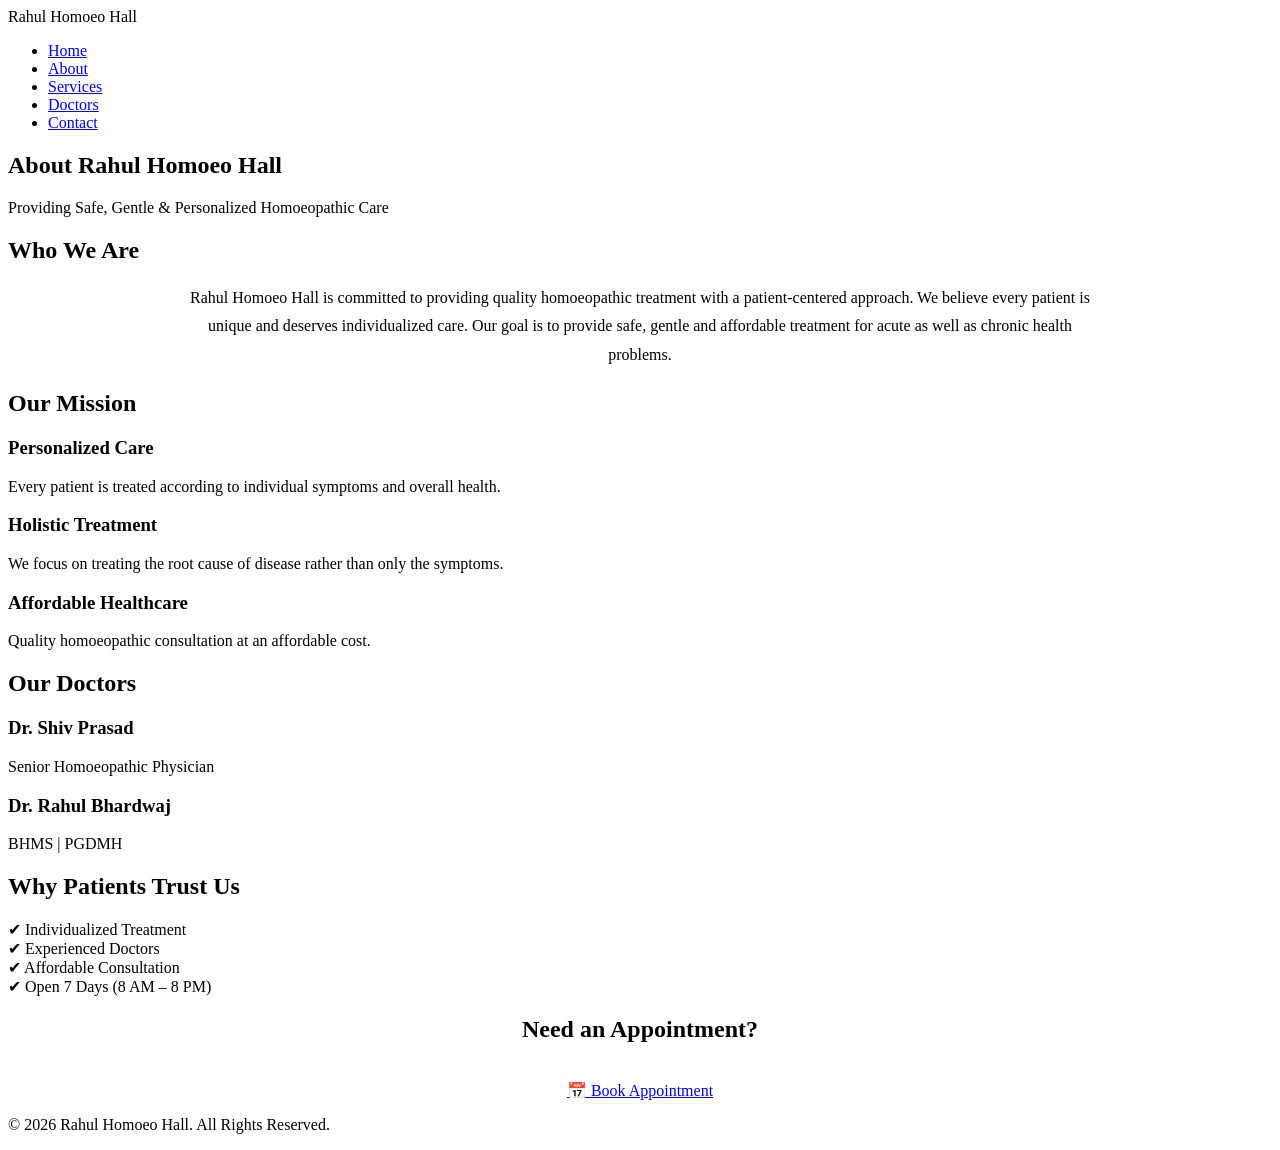
==== about.html @ 6047d5ef "Add files via upload" ====
<!DOCTYPE html>
<html lang="en">

<head>

<meta charset="UTF-8">
<meta name="viewport" content="width=device-width, initial-scale=1.0">

<title>About Us | Rahul Homoeo Hall</title>

<link rel="stylesheet" href="css/style.css">

</head>

<body>

<!-- Header -->

<header>

<div class="logo">
Rahul Homoeo Hall
</div>

<nav>

<ul>

<li><a href="index.html">Home</a></li>
<li><a href="about.html">About</a></li>
<li><a href="services.html">Services</a></li>
<li><a href="doctors.html">Doctors</a></li>
<li><a href="contact.html">Contact</a></li>

</ul>

</nav>

</header>

<!-- About Banner -->

<section class="hero">

<h1>About Rahul Homoeo Hall</h1>

<p>
Providing Safe, Gentle & Personalized Homoeopathic Care
</p>

</section>

<!-- About Clinic -->

<section>

<div class="section-title">

<h2>Who We Are</h2>

</div>

<p style="max-width:900px;margin:auto;text-align:center;line-height:1.8;">

Rahul Homoeo Hall is committed to providing quality homoeopathic treatment with a patient-centered approach. We believe every patient is unique and deserves individualized care. Our goal is to provide safe, gentle and affordable treatment for acute as well as chronic health problems.

</p>

</section>

<!-- Mission -->

<section>

<div class="section-title">

<h2>Our Mission</h2>

</div>

<div class="why-grid">

<div class="why-card">

<h3>Personalized Care</h3>

<p>
Every patient is treated according to individual symptoms and overall health.
</p>

</div>

<div class="why-card">

<h3>Holistic Treatment</h3>

<p>
We focus on treating the root cause of disease rather than only the symptoms.
</p>

</div>

<div class="why-card">

<h3>Affordable Healthcare</h3>

<p>
Quality homoeopathic consultation at an affordable cost.
</p>

</div>

</div>

</section>

<!-- Doctors -->

<section>

<div class="section-title">

<h2>Our Doctors</h2>

</div>

<div class="doctor-grid">

<div class="doctor-box">

<h3>Dr. Shiv Prasad</h3>

<p>
Senior Homoeopathic Physician
</p>

</div>

<div class="doctor-box">

<h3>Dr. Rahul Bhardwaj</h3>

<p>
BHMS | PGDMH
</p>

</div>

</div>

</section>

<!-- Why Patients Trust Us -->

<section>

<div class="section-title">

<h2>Why Patients Trust Us</h2>

</div>

<div class="service-grid">

<div class="service-card">
✔ Individualized Treatment
</div>

<div class="service-card">
✔ Experienced Doctors
</div>

<div class="service-card">
✔ Affordable Consultation
</div>

<div class="service-card">
✔ Open 7 Days (8 AM – 8 PM)
</div>

</div>

</section>

<!-- Appointment -->

<section style="text-align:center;">

<h2>Need an Appointment?</h2>

<br>

<a href="appointment.html" class="btn-green">

📅 Book Appointment

</a>

</section>

<!-- Footer -->

<footer>

<p>

© 2026 Rahul Homoeo Hall. All Rights Reserved.

</p>

</footer>

</body>

</html>
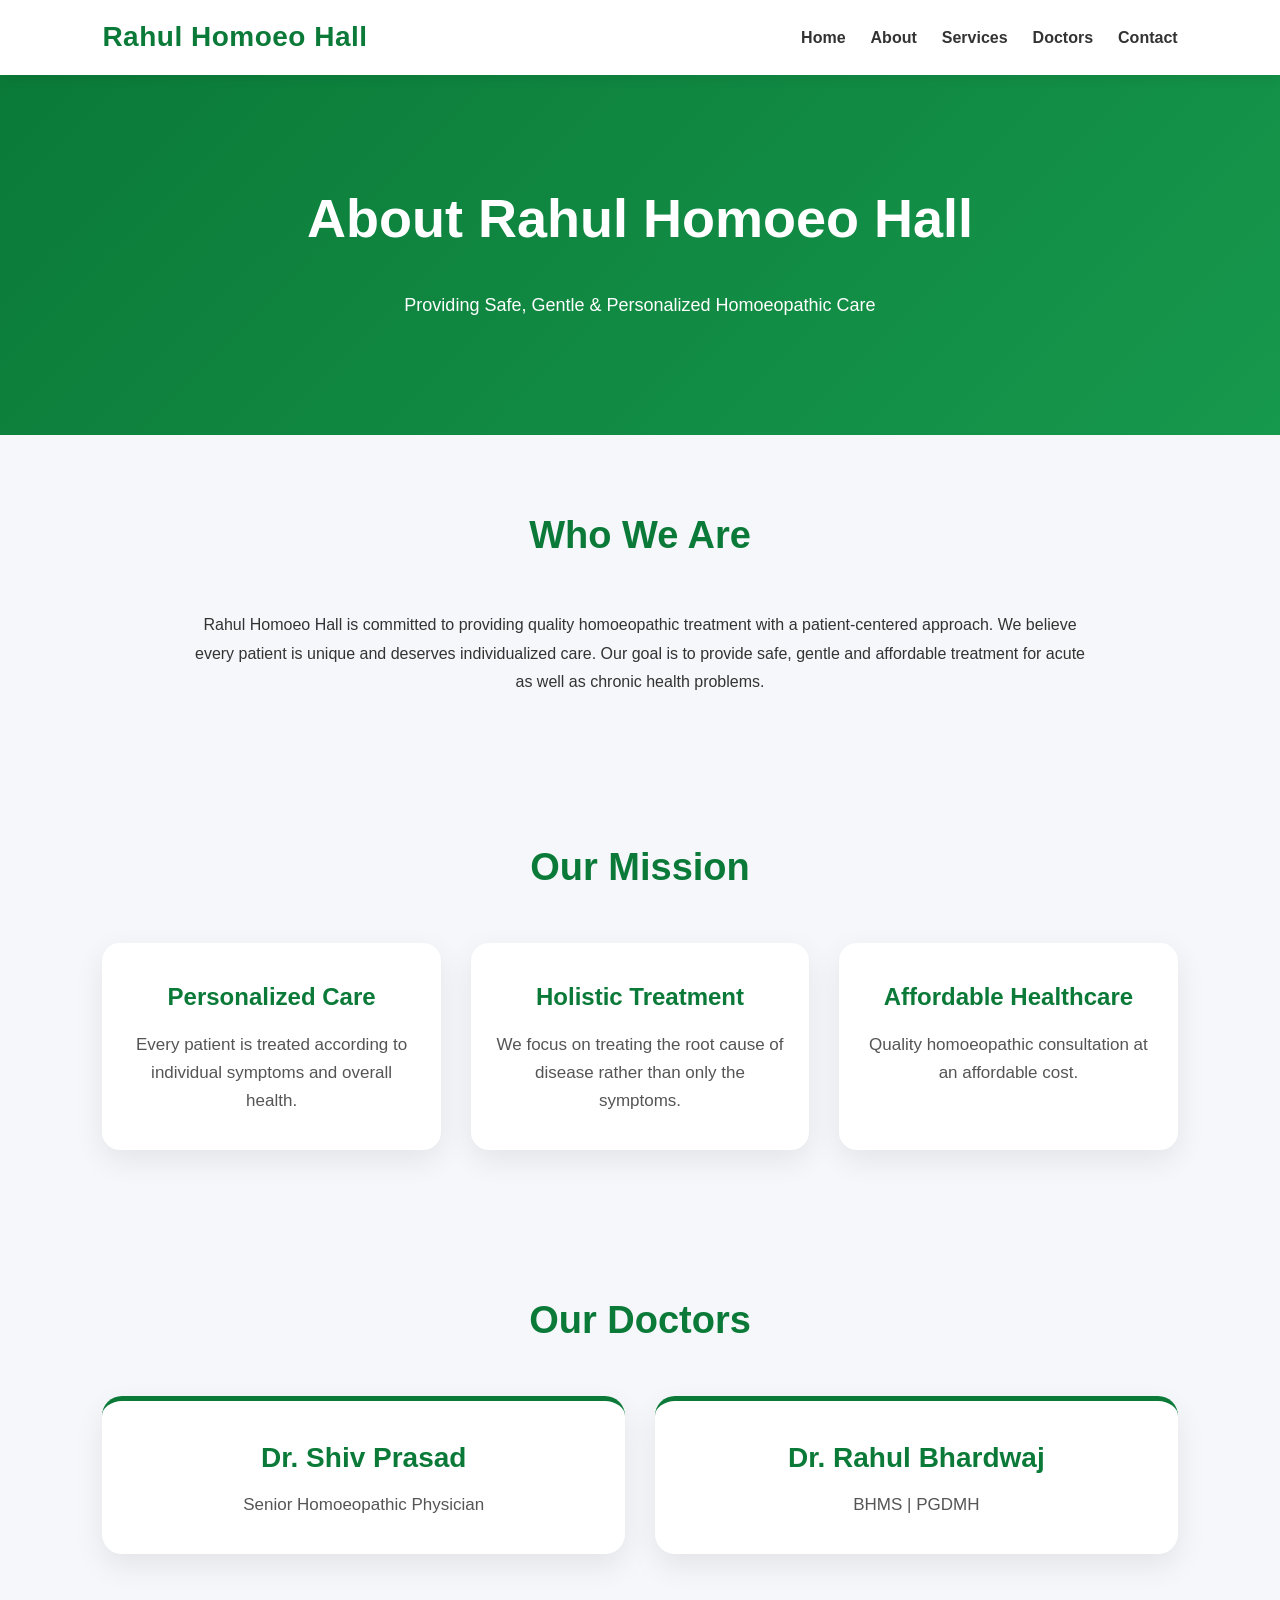
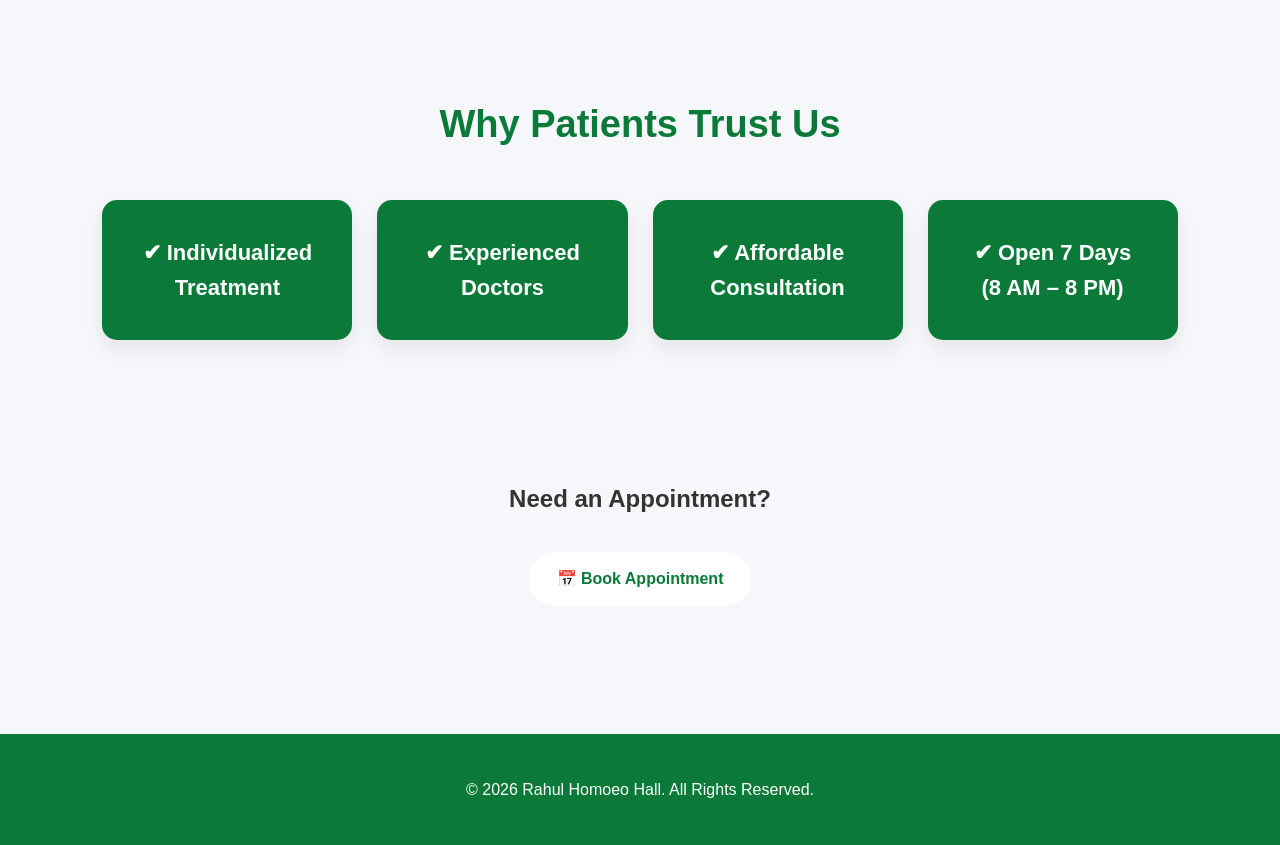
==== commit 96b0f7e0: "Update about.html" ====
--- a/about.html
+++ b/about.html
@@ -8,7 +8,7 @@
 
 <title>About Us | Rahul Homoeo Hall</title>
 
-<link rel="stylesheet" href="css/style.css">
+<link rel="stylesheet" href="style.css">
 
 </head>
 
@@ -212,4 +212,4 @@
 
 </body>
 
-</html>+</html>
--- a/style.css
+++ b/style.css
@@ -0,0 +1,1030 @@
+/* ===========================
+   Rahul Homoeo Hall
+   Professional CSS - Part 1
+=========================== */
+
+*{
+margin:0;
+padding:0;
+box-sizing:border-box;
+scroll-behavior:smooth;
+}
+
+body{
+font-family:'Open Sans',sans-serif;
+h1,h2,h3,h4,h5,h6,.logo{
+
+font-family:'Poppins',sans-serif;
+
+}
+background:#f5f7fa;
+color:#333;
+line-height:1.6;
+}
+
+a{
+text-decoration:none;
+}
+
+img{
+max-width:100%;
+}
+
+/* ================= HEADER ================= */
+
+header{
+
+position:sticky;
+top:0;
+z-index:999;
+
+background:#ffffff;
+
+display:flex;
+justify-content:space-between;
+align-items:center;
+
+padding:15px 8%;
+
+box-shadow:0 3px 12px rgba(0,0,0,.08);
+
+}
+
+.logo{
+
+font-size:28px;
+
+font-weight:bold;
+
+color:#0B7A38;
+
+letter-spacing:.5px;
+
+}
+
+/* Navigation */
+
+nav ul{
+
+display:flex;
+
+list-style:none;
+
+gap:25px;
+
+}
+
+nav ul li a{
+
+color:#333;
+
+font-weight:600;
+
+transition:.3s;
+
+}
+
+nav ul li a:hover{
+
+color:#0B7A38;
+
+}
+
+/* ================= HERO ================= */
+
+.hero{
+
+background:linear-gradient(135deg,#0B7A38,#16984d);
+
+padding:90px 8%;
+
+text-align:center;
+
+color:white;
+
+}
+
+.hero h1{
+
+font-size:48px;
+
+margin-bottom:15px;
+
+}
+
+.hero h2{
+
+font-size:28px;
+
+font-weight:normal;
+
+margin-bottom:20px;
+
+}
+
+.hero p{
+
+font-size:18px;
+
+margin-bottom:15px;
+
+}
+
+/* Buttons */
+
+.hero-buttons{
+
+margin-top:35px;
+
+}
+
+.btn-green{
+
+display:inline-block;
+
+background:white;
+
+color:#0B7A38;
+
+padding:14px 28px;
+
+border-radius:30px;
+
+font-weight:bold;
+
+margin:8px;
+
+transition:.3s;
+
+}
+
+.btn-green:hover{
+
+background:#f2f2f2;
+
+transform:translateY(-2px);
+
+}
+
+.btn-white{
+
+display:inline-block;
+
+border:2px solid white;
+
+color:white;
+
+padding:14px 28px;
+
+border-radius:30px;
+
+font-weight:bold;
+
+margin:8px;
+
+transition:.3s;
+
+}
+
+.btn-white:hover{
+
+background:white;
+
+color:#0B7A38;
+
+}
+
+/* ================= SECTION ================= */
+
+section{
+
+padding:70px 8%;
+
+}
+
+.section-title{
+
+text-align:center;
+
+margin-bottom:45px;
+
+}
+
+.section-title h2{
+
+font-size:34px;
+
+color:#0B7A38;
+
+margin-bottom:10px;
+
+}
+
+.section-title p{
+
+color:#666;
+
+font-size:17px;
+
+}
+/* ===========================
+   PART 2
+   Why Choose | Services | Doctors
+=========================== */
+
+/* Grid */
+
+.why-grid,
+.service-grid,
+.doctor-grid{
+
+display:grid;
+
+grid-template-columns:repeat(auto-fit,minmax(250px,1fr));
+
+gap:25px;
+
+margin-top:30px;
+
+}
+
+/* Cards */
+
+.why-card,
+.service-card,
+.doctor-box{
+
+background:#fff;
+
+padding:30px 25px;
+
+border-radius:15px;
+
+text-align:center;
+
+box-shadow:0 8px 20px rgba(0,0,0,.08);
+
+transition:.35s;
+
+cursor:pointer;
+
+}
+
+/* Hover */
+
+.why-card:hover,
+.service-card:hover,
+.doctor-box:hover{
+
+transform:translateY(-8px);
+
+box-shadow:0 15px 35px rgba(0,0,0,.15);
+
+}
+
+/* Titles */
+
+.why-card h3,
+.doctor-box h3{
+
+color:#0B7A38;
+
+margin-bottom:15px;
+
+font-size:24px;
+
+}
+
+/* Paragraph */
+
+.why-card p,
+.doctor-box p{
+
+color:#666;
+
+font-size:16px;
+
+}
+
+/* Services */
+
+.service-card{
+
+font-size:20px;
+
+font-weight:bold;
+
+color:#0B7A38;
+
+}
+
+/* Doctor Card */
+
+.doctor-box{
+
+border-top:5px solid #0B7A38;
+
+}
+
+/* Small Animation */
+
+.why-card,
+.service-card,
+.doctor-box{
+
+animation:fadeUp .8s ease;
+
+}
+
+@keyframes fadeUp{
+
+0%{
+
+opacity:0;
+
+transform:translateY(30px);
+
+}
+
+100%{
+
+opacity:1;
+
+transform:translateY(0);
+
+}
+
+}
+/* ===========================
+   PART 3
+   Contact | Footer | Responsive
+=========================== */
+
+/* Contact Section */
+
+.contact-grid{
+
+display:grid;
+
+grid-template-columns:repeat(2,1fr);
+
+gap:30px;
+
+margin-top:30px;
+
+}
+
+.contact-grid div{
+
+background:#ffffff;
+
+padding:30px;
+
+border-radius:15px;
+
+box-shadow:0 8px 20px rgba(0,0,0,.08);
+
+}
+
+.contact-grid h2{
+
+color:#0B7A38;
+
+margin-bottom:20px;
+
+font-size:28px;
+
+}
+
+.contact-grid p{
+
+font-size:17px;
+
+margin-bottom:12px;
+
+color:#555;
+
+}
+
+/* Footer */
+
+footer{
+
+background:#0B7A38;
+
+color:#fff;
+
+text-align:center;
+
+padding:35px 20px;
+
+margin-top:50px;
+
+}
+
+footer h2{
+
+font-size:30px;
+
+margin-bottom:10px;
+
+}
+
+footer p{
+
+margin:8px 0;
+
+font-size:16px;
+
+}
+
+/* Mobile Responsive */
+
+@media(max-width:768px){
+
+header{
+
+flex-direction:column;
+
+padding:15px;
+
+}
+
+.logo{
+
+margin-bottom:15px;
+
+}
+
+nav ul{
+
+flex-direction:column;
+
+text-align:center;
+
+gap:12px;
+
+}
+
+.hero{
+
+padding:60px 20px;
+
+}
+
+.hero h1{
+
+font-size:34px;
+
+}
+
+.hero h2{
+
+font-size:22px;
+
+}
+
+.hero p{
+
+font-size:16px;
+
+}
+
+.section-title h2{
+
+font-size:28px;
+
+}
+
+.contact-grid{
+
+grid-template-columns:1fr;
+
+}
+
+.btn-green,
+.btn-white{
+
+display:block;
+
+width:90%;
+
+margin:10px auto;
+
+text-align:center;
+
+}
+
+}
+.doctor-names{
+
+margin:20px 0;
+
+}
+
+.doctor-names h2{
+
+font-size:28px;
+
+font-weight:600;
+
+color:white;
+
+margin:8px 0;
+
+}
+.doctor-names{
+margin:25px 0;
+text-align:center;
+}
+
+.doctor1{
+font-size:36px;
+font-weight:600;
+margin-bottom:12px;
+color:#fff;
+}
+
+.doctor2{
+font-size:32px;
+font-weight:600;
+margin-bottom:6px;
+color:#fff;
+}
+
+.qualification{
+font-size:20px;
+font-weight:500;
+color:#f5f5f5;
+letter-spacing:1px;
+}
+/* ===== Premium Hero ===== */
+
+.hero{
+
+text-align:center;
+
+padding:100px 20px;
+
+}
+
+.hero h1{
+
+font-size:54px;
+
+margin-bottom:30px;
+
+}
+
+.doctor-names h2{
+
+font-size:34px;
+
+font-weight:600;
+
+margin-top:18px;
+
+margin-bottom:5px;
+
+}
+
+.doctor-title{
+
+font-size:18px;
+
+opacity:.9;
+
+margin-bottom:18px;
+
+}
+
+.hero-address{
+
+font-size:20px;
+
+margin-top:25px;
+
+}
+
+.hero-time{
+
+font-size:20px;
+
+margin:15px 0 35px;
+
+font-weight:600;
+
+}
+
+.hero-buttons{
+
+display:flex;
+
+justify-content:center;
+
+gap:20px;
+
+flex-wrap:wrap;
+
+}
+/*==========================
+ WHY CHOOSE
+==========================*/
+
+#why{
+padding:70px 8%;
+background:#f8fafc;
+}
+
+.section-title{
+text-align:center;
+margin-bottom:45px;
+}
+
+.section-title h2{
+font-size:38px;
+color:#0b7a38;
+font-weight:700;
+margin-bottom:10px;
+}
+
+.why-grid{
+
+display:grid;
+
+grid-template-columns:repeat(auto-fit,minmax(250px,1fr));
+
+gap:30px;
+
+}
+
+.why-card{
+
+background:#ffffff;
+
+padding:35px 25px;
+
+border-radius:18px;
+
+text-align:center;
+
+box-shadow:0 10px 30px rgba(0,0,0,.08);
+
+transition:.4s;
+
+}
+
+.why-card:hover{
+
+transform:translateY(-10px);
+
+box-shadow:0 20px 40px rgba(0,0,0,.15);
+
+}
+
+.why-card h3{
+
+font-size:24px;
+
+color:#0b7a38;
+
+margin-bottom:15px;
+
+}
+
+.why-card p{
+
+font-size:17px;
+
+line-height:28px;
+
+color:#555;
+
+}
+
+
+/*==========================
+ SERVICES
+==========================*/
+
+#services{
+
+padding:70px 8%;
+
+background:#ffffff;
+
+}
+
+.service-grid{
+
+display:grid;
+
+grid-template-columns:repeat(auto-fit,minmax(230px,1fr));
+
+gap:25px;
+
+}
+
+.service-card{
+
+background:#0b7a38;
+
+color:white;
+
+padding:35px;
+
+border-radius:15px;
+
+font-size:22px;
+
+font-weight:600;
+
+text-align:center;
+
+transition:.4s;
+
+cursor:pointer;
+
+}
+
+.service-card:hover{
+
+background:#06602d;
+
+transform:scale(1.05);
+
+}
+/*==========================
+ MEET OUR DOCTORS
+==========================*/
+
+#doctors{
+
+padding:80px 8%;
+
+background:#f5f7fa;
+
+}
+
+.doctor-grid{
+
+display:grid;
+
+grid-template-columns:repeat(auto-fit,minmax(280px,1fr));
+
+gap:30px;
+
+margin-top:40px;
+
+}
+
+.doctor-box{
+
+background:#fff;
+
+border-radius:20px;
+
+padding:35px;
+
+text-align:center;
+
+box-shadow:0 12px 30px rgba(0,0,0,.08);
+
+transition:.4s;
+
+}
+
+.doctor-box:hover{
+
+transform:translateY(-8px);
+
+box-shadow:0 20px 40px rgba(0,0,0,.15);
+
+}
+
+.doctor-photo{
+
+width:120px;
+
+height:120px;
+
+border-radius:50%;
+
+background:#e8f5ec;
+
+margin:0 auto 20px;
+
+display:flex;
+
+justify-content:center;
+
+align-items:center;
+
+font-size:55px;
+
+}
+
+.doctor-box h3{
+
+font-size:28px;
+
+color:#0B7A38;
+
+margin-bottom:10px;
+
+}
+
+.doctor-box p{
+
+font-size:17px;
+
+color:#555;
+
+line-height:28px;
+
+}
+
+.doctor-btn{
+
+display:inline-block;
+
+margin-top:20px;
+
+padding:12px 28px;
+
+background:#0B7A38;
+
+color:#fff;
+
+border-radius:30px;
+
+font-weight:600;
+
+transition:.3s;
+
+}
+
+.doctor-btn:hover{
+
+background:#06602d;
+
+}
+/* ===========================
+   PATIENT REVIEWS SECTION
+=========================== */
+
+#reviews{
+
+padding:80px 8%;
+background:#ffffff;
+
+}
+
+.review-grid{
+
+display:grid;
+
+grid-template-columns:repeat(auto-fit,minmax(280px,1fr));
+
+gap:30px;
+
+margin-top:40px;
+
+}
+
+
+.review-card{
+
+background:#f8fafc;
+
+padding:35px 25px;
+
+border-radius:20px;
+
+text-align:center;
+
+box-shadow:0 10px 30px rgba(0,0,0,.08);
+
+transition:.4s;
+
+border-top:5px solid #0B7A38;
+
+}
+
+
+.review-card:hover{
+
+transform:translateY(-8px);
+
+box-shadow:0 18px 40px rgba(0,0,0,.15);
+
+}
+
+
+.review-card h3{
+
+color:#0B7A38;
+
+font-size:22px;
+
+margin-bottom:15px;
+
+}
+
+
+.review-card p{
+
+font-size:16px;
+
+color:#555;
+
+line-height:28px;
+
+}
+
+
+.review-stars{
+
+color:#f4b400;
+
+font-size:22px;
+
+margin-bottom:15px;
+
+}
+
+
+/* Mobile */
+
+@media(max-width:768px){
+
+.review-grid{
+
+grid-template-columns:1fr;
+
+}
+
+}
+/* ===========================
+   GOOGLE MAP
+=========================== */
+
+#map{
+
+padding:70px 8%;
+background:#f5f7fa;
+
+}
+
+
+.map-container{
+
+width:100%;
+
+border-radius:20px;
+
+overflow:hidden;
+
+box-shadow:0 10px 30px rgba(0,0,0,.12);
+
+}
+
+
+.map-container iframe{
+
+display:block;
+
+}
+/* ===== Mobile Responsive ===== */
+
+@media (max-width: 768px){
+
+nav ul{
+flex-direction:column;
+text-align:center;
+}
+
+.hero h1{
+font-size:32px;
+}
+
+.hero-buttons{
+display:flex;
+flex-direction:column;
+gap:10px;
+}
+
+.service-grid,
+.doctor-grid,
+.review-grid,
+.why-grid,
+.contact-grid{
+grid-template-columns:1fr;
+}
+
+.map-container iframe{
+width:100%;
+height:300px;
+}
+
+}
